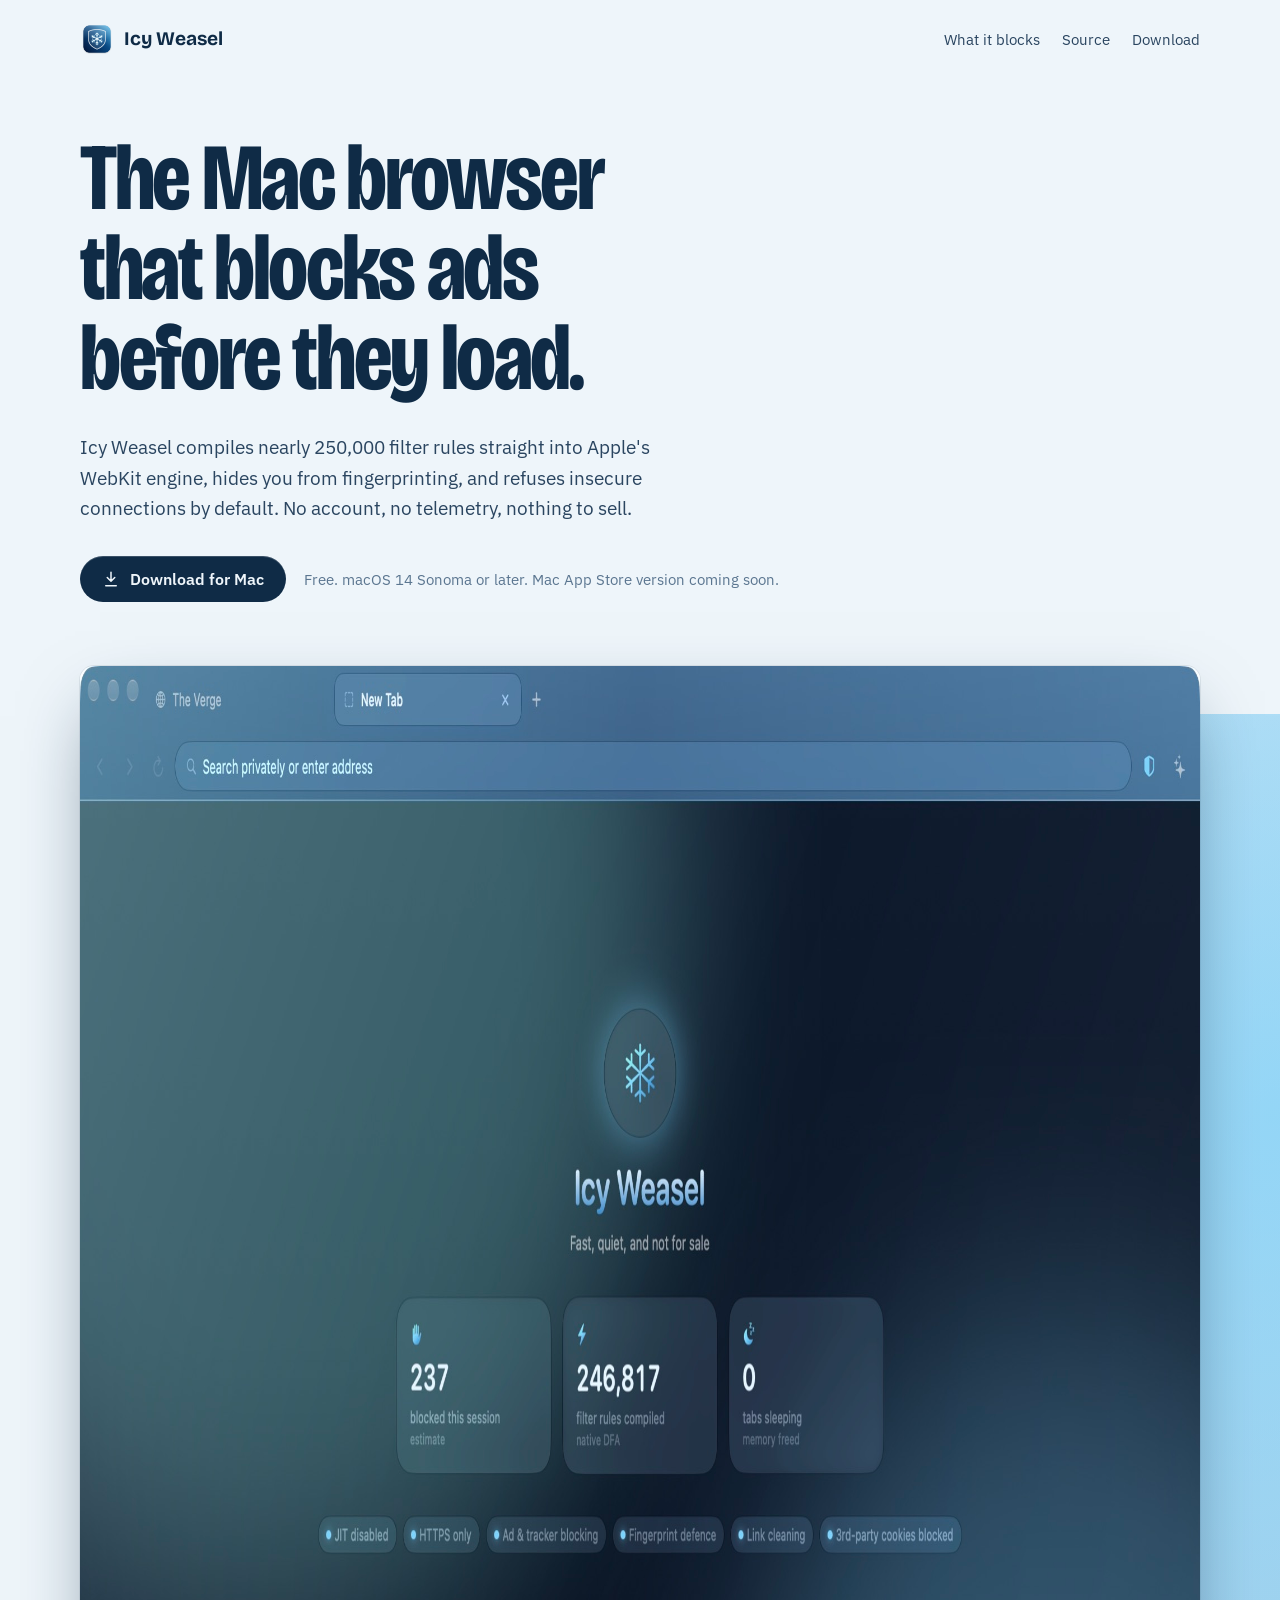
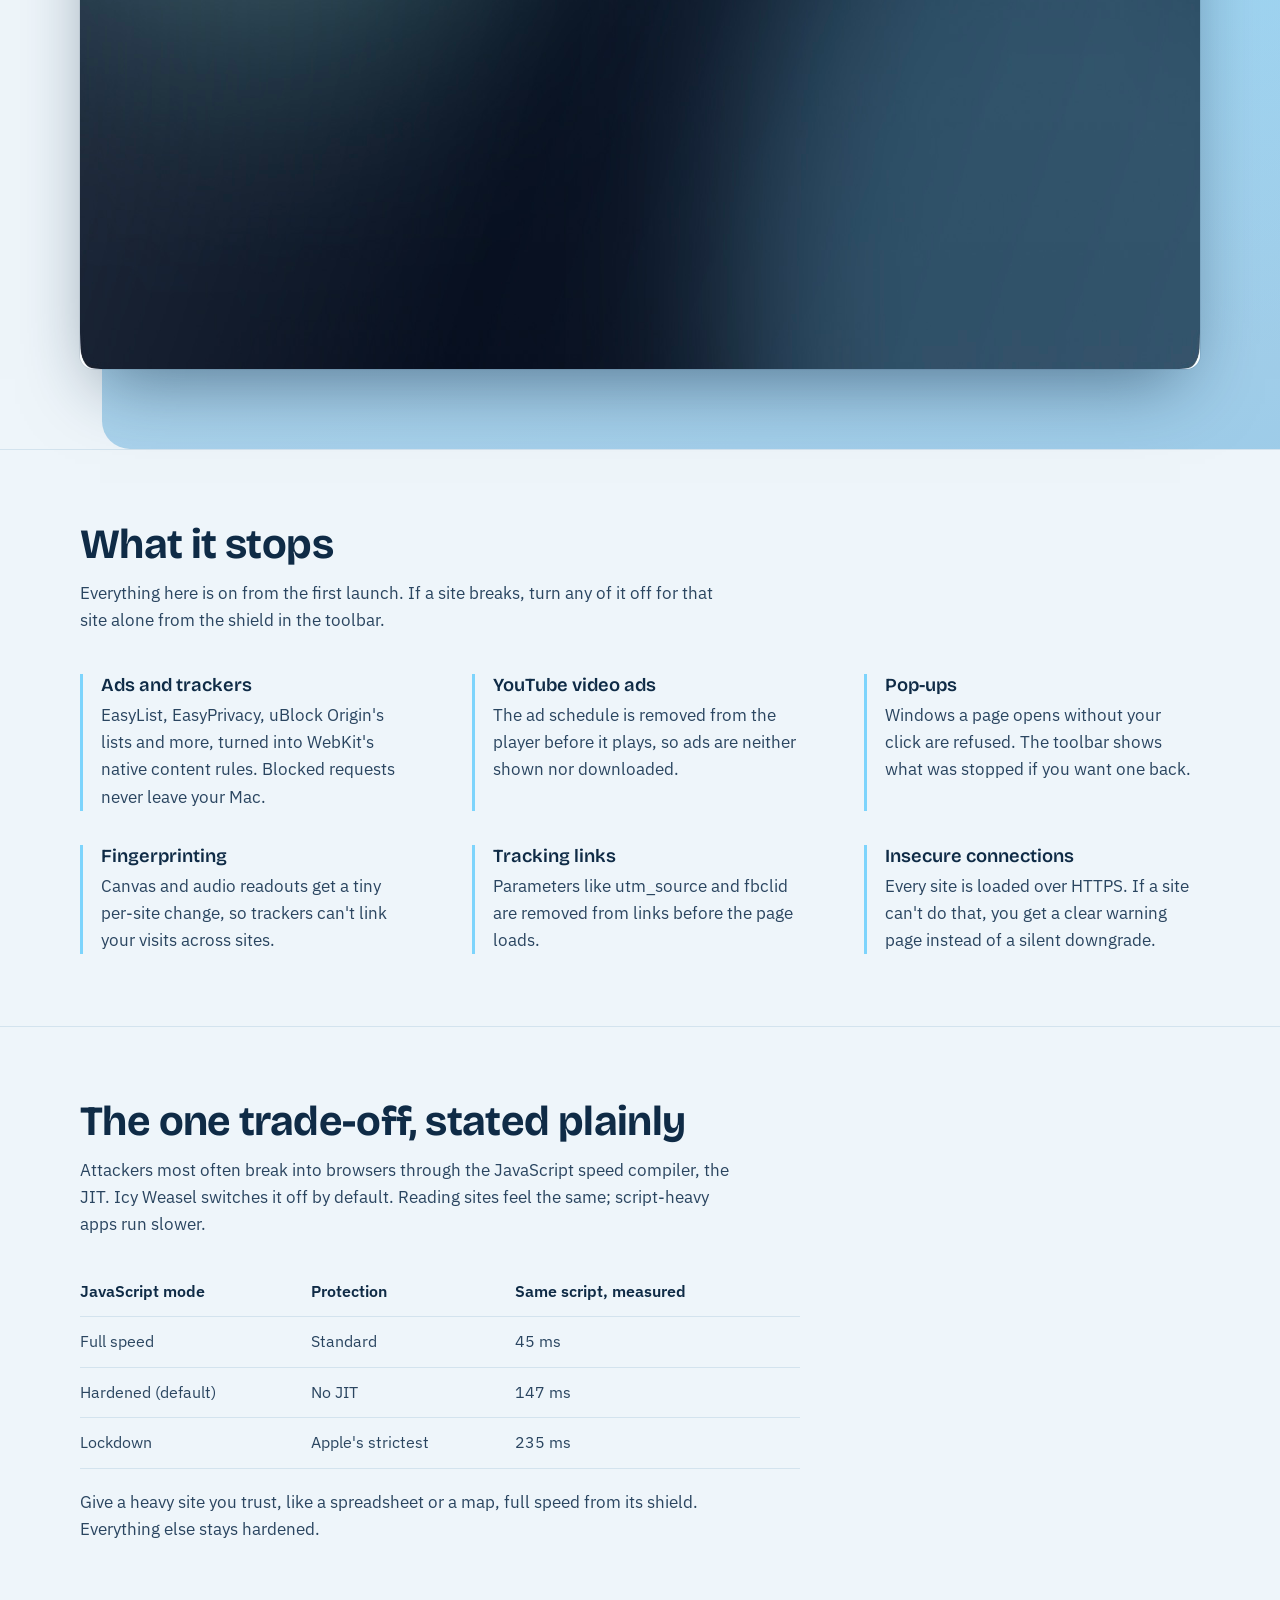
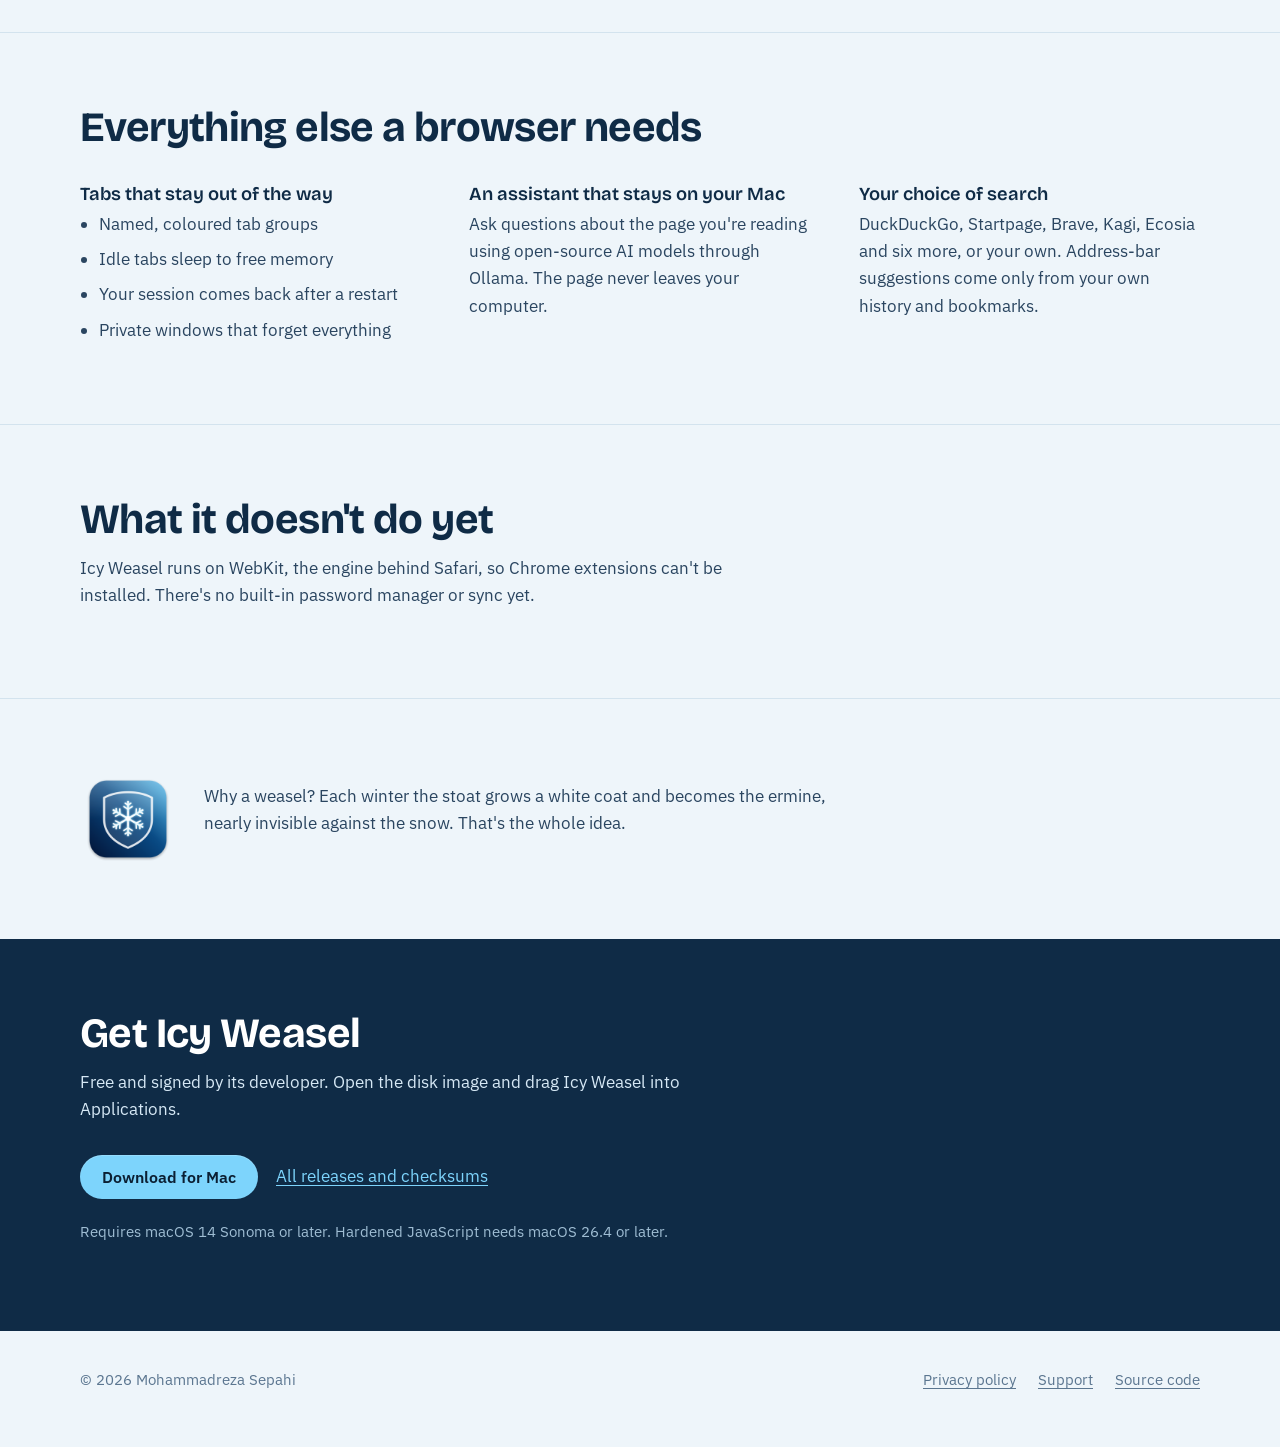
==== site/index.html @ 7d717ed3 "Icy Weasel 1.0 A private, ad-free Mac browser on WebKit: compiled filter lists, YouTube ad removal, " ====
<!doctype html>
<html lang="en">
<head>
  <meta charset="utf-8">
  <meta name="viewport" content="width=device-width, initial-scale=1">
  <title>Icy Weasel — a private, ad-free browser for Mac</title>
  <meta name="description" content="Icy Weasel is a Mac browser that blocks ads, trackers, pop-ups and fingerprinting before they load. Built on Apple's WebKit. No account, no telemetry.">
  <link rel="icon" href="assets/favicon-64.png">
  <link rel="apple-touch-icon" href="assets/icon-256.png">
  <meta property="og:title" content="Icy Weasel — a private, ad-free browser for Mac">
  <meta property="og:description" content="Blocks ads, trackers, pop-ups and fingerprinting before they load. No account, no telemetry.">
  <meta property="og:image" content="assets/screenshot-newtab.jpg">
  <link rel="preconnect" href="https://fonts.googleapis.com">
  <link rel="preconnect" href="https://fonts.gstatic.com" crossorigin>
  <link href="https://fonts.googleapis.com/css2?family=Bricolage+Grotesque:opsz,wdth,wght@12..96,75..100,600..700&family=IBM+Plex+Sans:wght@400;600&display=swap" rel="stylesheet">
  <link rel="stylesheet" href="style.css">
</head>
<body>
  <header class="site-header">
    <div class="wrap">
      <a class="brand" href="./"><img src="assets/icon-256.png" alt="" width="34" height="34">Icy Weasel</a>
      <nav class="site-nav" aria-label="Main">
        <a href="#stops">What it blocks</a>
        <a href="https://github.com/perseus-sepahi/icy-weasel">Source</a>
        <a href="#download">Download</a>
      </nav>
    </div>
  </header>

  <main>
    <div class="hero">
      <div class="wrap">
        <h1>The Mac browser that blocks ads before they load.</h1>
        <p class="lede">Icy Weasel compiles nearly 250,000 filter rules straight into Apple's WebKit engine, hides you from fingerprinting, and refuses insecure connections by default. No account, no telemetry, nothing to sell.</p>
        <div class="actions">
          <a class="button" href="https://github.com/perseus-sepahi/icy-weasel/releases/latest/download/IcyWeasel.dmg">
            <svg viewBox="0 0 24 24" fill="none" stroke="currentColor" stroke-width="2" stroke-linecap="round" stroke-linejoin="round" aria-hidden="true"><path d="M12 3v12m0 0-5-5m5 5 5-5M5 21h14"/></svg>
            Download for Mac
          </a>
          <span class="quiet">Free. macOS 14 Sonoma or later. Mac App Store version coming soon.</span>
        </div>
      </div>
      <div class="showcase">
        <div class="wrap">
          <img src="assets/screenshot-newtab.jpg" width="2000" height="1303"
               alt="Icy Weasel's new tab page: frosted blue window chrome, a snowflake emblem, and counters for blocked items and compiled filter rules.">
        </div>
      </div>
    </div>

    <section id="stops">
      <div class="wrap">
        <h2>What it stops</h2>
        <p class="measure">Everything here is on from the first launch. If a site breaks, turn any of it off for that site alone from the shield in the toolbar.</p>
        <dl class="stops">
          <div>
            <dt>Ads and trackers</dt>
            <dd>EasyList, EasyPrivacy, uBlock Origin's lists and more, turned into WebKit's native content rules. Blocked requests never leave your Mac.</dd>
          </div>
          <div>
            <dt>YouTube video ads</dt>
            <dd>The ad schedule is removed from the player before it plays, so ads are neither shown nor downloaded.</dd>
          </div>
          <div>
            <dt>Pop-ups</dt>
            <dd>Windows a page opens without your click are refused. The toolbar shows what was stopped if you want one back.</dd>
          </div>
          <div>
            <dt>Fingerprinting</dt>
            <dd>Canvas and audio readouts get a tiny per-site change, so trackers can't link your visits across sites.</dd>
          </div>
          <div>
            <dt>Tracking links</dt>
            <dd>Parameters like utm_source and fbclid are removed from links before the page loads.</dd>
          </div>
          <div>
            <dt>Insecure connections</dt>
            <dd>Every site is loaded over HTTPS. If a site can't do that, you get a clear warning page instead of a silent downgrade.</dd>
          </div>
        </dl>
      </div>
    </section>

    <section class="tradeoff">
      <div class="wrap">
        <h2>The one trade-off, stated plainly</h2>
        <p class="measure">Attackers most often break into browsers through the JavaScript speed compiler, the JIT. Icy Weasel switches it off by default. Reading sites feel the same; script-heavy apps run slower.</p>
        <table>
          <thead><tr><th scope="col">JavaScript mode</th><th scope="col">Protection</th><th scope="col">Same script, measured</th></tr></thead>
          <tbody>
            <tr><td>Full speed</td><td>Standard</td><td>45 ms</td></tr>
            <tr><td>Hardened (default)</td><td>No JIT</td><td>147 ms</td></tr>
            <tr><td>Lockdown</td><td>Apple's strictest</td><td>235 ms</td></tr>
          </tbody>
        </table>
        <p class="measure">Give a heavy site you trust, like a spreadsheet or a map, full speed from its shield. Everything else stays hardened.</p>
      </div>
    </section>

    <section>
      <div class="wrap">
        <h2>Everything else a browser needs</h2>
        <div class="columns">
          <div>
            <h3>Tabs that stay out of the way</h3>
            <ul>
              <li>Named, coloured tab groups</li>
              <li>Idle tabs sleep to free memory</li>
              <li>Your session comes back after a restart</li>
              <li>Private windows that forget everything</li>
            </ul>
          </div>
          <div>
            <h3>An assistant that stays on your Mac</h3>
            <p>Ask questions about the page you're reading using open-source AI models through Ollama. The page never leaves your computer.</p>
          </div>
          <div>
            <h3>Your choice of search</h3>
            <p>DuckDuckGo, Startpage, Brave, Kagi, Ecosia and six more, or your own. Address-bar suggestions come only from your own history and bookmarks.</p>
          </div>
        </div>
      </div>
    </section>

    <section>
      <div class="wrap">
        <h2>What it doesn't do yet</h2>
        <p class="measure">Icy Weasel runs on WebKit, the engine behind Safari, so Chrome extensions can't be installed. There's no built-in password manager or sync yet.</p>
      </div>
    </section>

    <section>
      <div class="wrap ermine">
        <img src="assets/icon-256.png" alt="" width="96" height="96">
        <p class="measure">Why a weasel? Each winter the stoat grows a white coat and becomes the ermine, nearly invisible against the snow. That's the whole idea.</p>
      </div>
    </section>

    <section class="download" id="download">
      <div class="wrap">
        <h2>Get Icy Weasel</h2>
        <p class="measure">Free and signed by its developer. Open the disk image and drag Icy Weasel into Applications.</p>
        <div class="actions">
          <a class="button" href="https://github.com/perseus-sepahi/icy-weasel/releases/latest/download/IcyWeasel.dmg">Download for Mac</a>
          <a href="https://github.com/perseus-sepahi/icy-weasel/releases">All releases and checksums</a>
        </div>
        <p class="quiet" style="margin-top:20px">Requires macOS 14 Sonoma or later. Hardened JavaScript needs macOS 26.4 or later.</p>
      </div>
    </section>
  </main>

  <footer class="site-footer">
    <div class="wrap">
      <span>© 2026 Mohammadreza Sepahi</span>
      <nav aria-label="Footer">
        <a href="privacy.html">Privacy policy</a>
        <a href="support.html">Support</a>
        <a href="https://github.com/perseus-sepahi/icy-weasel">Source code</a>
      </nav>
    </div>
  </footer>
</body>
</html>
---- site/style.css ----
/* Icy Weasel — the app's own palette: glacier navy, ice, aurora on frost. */
:root {
  --frost: #eef5fa;
  --snow: #ffffff;
  --glacier: #0f2b46;
  --ink: #2a4560;
  --muted: #5b7690;
  --ice: #7dd4fc;
  --deep-ice: #1f6fae;
  --aurora: #8cf2e6;
  --rule: #d3e3ee;
  --display: "Bricolage Grotesque", "Avenir Next", system-ui, sans-serif;
  --body: "IBM Plex Sans", -apple-system, system-ui, sans-serif;
  color-scheme: light;
}

@media (prefers-color-scheme: dark) {
  :root {
    --frost: #0b1f33;
    --snow: #10283f;
    --glacier: #e6f3fb;
    --ink: #c3d7e6;
    --muted: #8ca8bf;
    --deep-ice: #7dd4fc;
    --rule: #1d3a55;
    color-scheme: dark;
  }
}

* { box-sizing: border-box; }

html { -webkit-text-size-adjust: 100%; }

body {
  margin: 0;
  background: var(--frost);
  color: var(--ink);
  font: 400 1.0625rem/1.6 var(--body);
}

img { max-width: 100%; display: block; }

a { color: var(--deep-ice); text-underline-offset: 0.18em; }
a:hover { text-decoration-thickness: 2px; }

:focus-visible { outline: 3px solid var(--ice); outline-offset: 3px; border-radius: 4px; }

.wrap { width: min(1120px, 100% - 32px); margin-inline: auto; }
.measure { max-width: 66ch; }

/* Header */
.site-header { padding: 22px 0; }
.site-header .wrap { display: flex; align-items: center; justify-content: space-between; gap: 16px; }
.brand { display: flex; align-items: center; gap: 10px; color: var(--glacier); text-decoration: none;
  font: 700 1.2rem/1 var(--display); }
.brand img { width: 34px; height: 34px; }
.site-nav { display: flex; gap: 22px; font-size: 0.95rem; }
.site-nav a { color: var(--ink); text-decoration: none; }
.site-nav a:hover { color: var(--deep-ice); }

/* Hero: the one loud thing. A huge, tight headline over the real app. */
.hero { padding: 56px 0 0; }
.hero h1 {
  margin: 0;
  color: var(--glacier);
  font: 700 clamp(2.6rem, 7.4vw, 6rem)/0.95 var(--display);
  font-stretch: 80%;
  letter-spacing: -0.025em;
  max-width: 14ch;
}
.hero .lede { margin: 28px 0 0; font-size: 1.2rem; max-width: 56ch; }

.actions { display: flex; flex-wrap: wrap; align-items: center; gap: 14px 18px; margin-top: 32px; }
.button {
  display: inline-flex; align-items: center; gap: 10px;
  padding: 14px 22px; border-radius: 999px;
  background: var(--glacier); color: var(--frost);
  font: 600 1rem/1 var(--body); text-decoration: none;
  box-shadow: inset 0 1px 0 rgba(255, 255, 255, 0.18);
}
.button:hover { background: var(--deep-ice); color: var(--snow); text-decoration: none; }
@media (prefers-color-scheme: dark) { .button:hover { color: #0b1f33; } }
.button svg { width: 18px; height: 18px; }
.quiet { color: var(--muted); font-size: 0.95rem; }

/* The screenshot sits on a pane of frosted ice that runs off the right edge. */
.showcase { position: relative; margin-top: 64px; padding: 0 0 80px; }
.showcase::before {
  content: ""; position: absolute; inset: 48px -10vw 0 8%;
  border-radius: 28px 0 0 28px;
  background:
    radial-gradient(60% 80% at 20% 10%, rgba(140, 242, 230, 0.55), transparent 70%),
    radial-gradient(70% 90% at 90% 30%, rgba(125, 212, 252, 0.6), transparent 70%),
    linear-gradient(160deg, #cfe8f7, #9ccbe8);
}
@media (prefers-color-scheme: dark) {
  .showcase::before {
    background:
      radial-gradient(60% 80% at 20% 10%, rgba(140, 242, 230, 0.18), transparent 70%),
      radial-gradient(70% 90% at 90% 30%, rgba(125, 212, 252, 0.22), transparent 70%),
      linear-gradient(160deg, #15385a, #0d2a45);
  }
}
.showcase img {
  position: relative; border-radius: 14px;
  box-shadow: 0 30px 70px -20px rgba(15, 43, 70, 0.55), 0 0 0 1px rgba(15, 43, 70, 0.08);
}

/* Sections */
section { padding: 72px 0; border-top: 1px solid var(--rule); }
h2 { margin: 0 0 12px; color: var(--glacier); font: 700 clamp(1.8rem, 3.6vw, 2.6rem)/1.1 var(--display);
  letter-spacing: -0.015em; }
h3 { margin: 0 0 4px; color: var(--glacier); font: 600 1.15rem/1.3 var(--display); }
p { margin: 0 0 1em; }

/* What it stops: a two-column definition list, not a card grid. */
.stops { display: grid; grid-template-columns: repeat(auto-fit, minmax(300px, 1fr)); gap: 34px 56px; margin: 40px 0 0; }
.stops div { padding-left: 18px; border-left: 3px solid var(--ice); }
.stops dt { color: var(--glacier); font: 600 1.15rem/1.3 var(--display); margin-bottom: 4px; }
.stops dd { margin: 0; }

/* The trade-off: the honest part, set as a plain table. */
.tradeoff table { width: 100%; max-width: 720px; border-collapse: collapse; margin: 28px 0 20px; font-size: 1rem; }
.tradeoff th, .tradeoff td { text-align: left; padding: 12px 14px 12px 0; border-bottom: 1px solid var(--rule); }
.tradeoff th { color: var(--glacier); font-weight: 600; }
.tradeoff td:last-child { font-variant-numeric: tabular-nums; }

.columns { display: grid; grid-template-columns: repeat(auto-fit, minmax(260px, 1fr)); gap: 28px 48px; margin-top: 32px; }
.columns ul { margin: 0; padding-left: 1.1em; }
.columns li { margin-bottom: 8px; }

/* Ermine note */
.ermine { display: grid; grid-template-columns: 96px 1fr; gap: 28px; align-items: center; }
.ermine img { width: 96px; height: 96px; }
@media (max-width: 560px) { .ermine { grid-template-columns: 1fr; } }

/* Download band */
.download { background: var(--glacier); color: #d6e8f5; border-top: 0; }
.download h2 { color: var(--snow); }
@media (prefers-color-scheme: dark) { .download { background: #071626; } .download h2 { color: #e6f3fb; } }
.download .button { background: var(--ice); color: #0b1f33; }
.download .button:hover { background: var(--aurora); color: #0b1f33; }
.download a:not(.button) { color: var(--ice); }
.download .quiet { color: #9fbdd3; }

/* Footer */
.site-footer { padding: 36px 0 56px; font-size: 0.95rem; color: var(--muted); }
.site-footer .wrap { display: flex; flex-wrap: wrap; justify-content: space-between; gap: 16px; }
.site-footer nav { display: flex; flex-wrap: wrap; gap: 22px; }
.site-footer a { color: var(--muted); }

/* Policy pages */
.doc { padding: 40px 0 80px; }
.doc h1 { color: var(--glacier); font: 700 clamp(2.2rem, 5vw, 3.4rem)/1.05 var(--display); margin: 0 0 8px; letter-spacing: -0.02em; }
.doc h2 { font-size: 1.5rem; margin-top: 40px; }
.doc .updated { color: var(--muted); margin-bottom: 32px; }

@media (max-width: 640px) {
  .site-nav { gap: 14px; font-size: 0.9rem; }
  .hero { padding-top: 28px; }
  section { padding: 56px 0; }
  .showcase { margin-top: 44px; padding-bottom: 56px; }
  .showcase::before { inset: 28px -16px 0 12%; }
}

@media (prefers-reduced-motion: no-preference) {
  .showcase img { animation: settle 900ms cubic-bezier(.2, .7, .2, 1) both 150ms; }
  @keyframes settle { from { opacity: 0; transform: translateY(18px); } to { opacity: 1; transform: none; } }
}
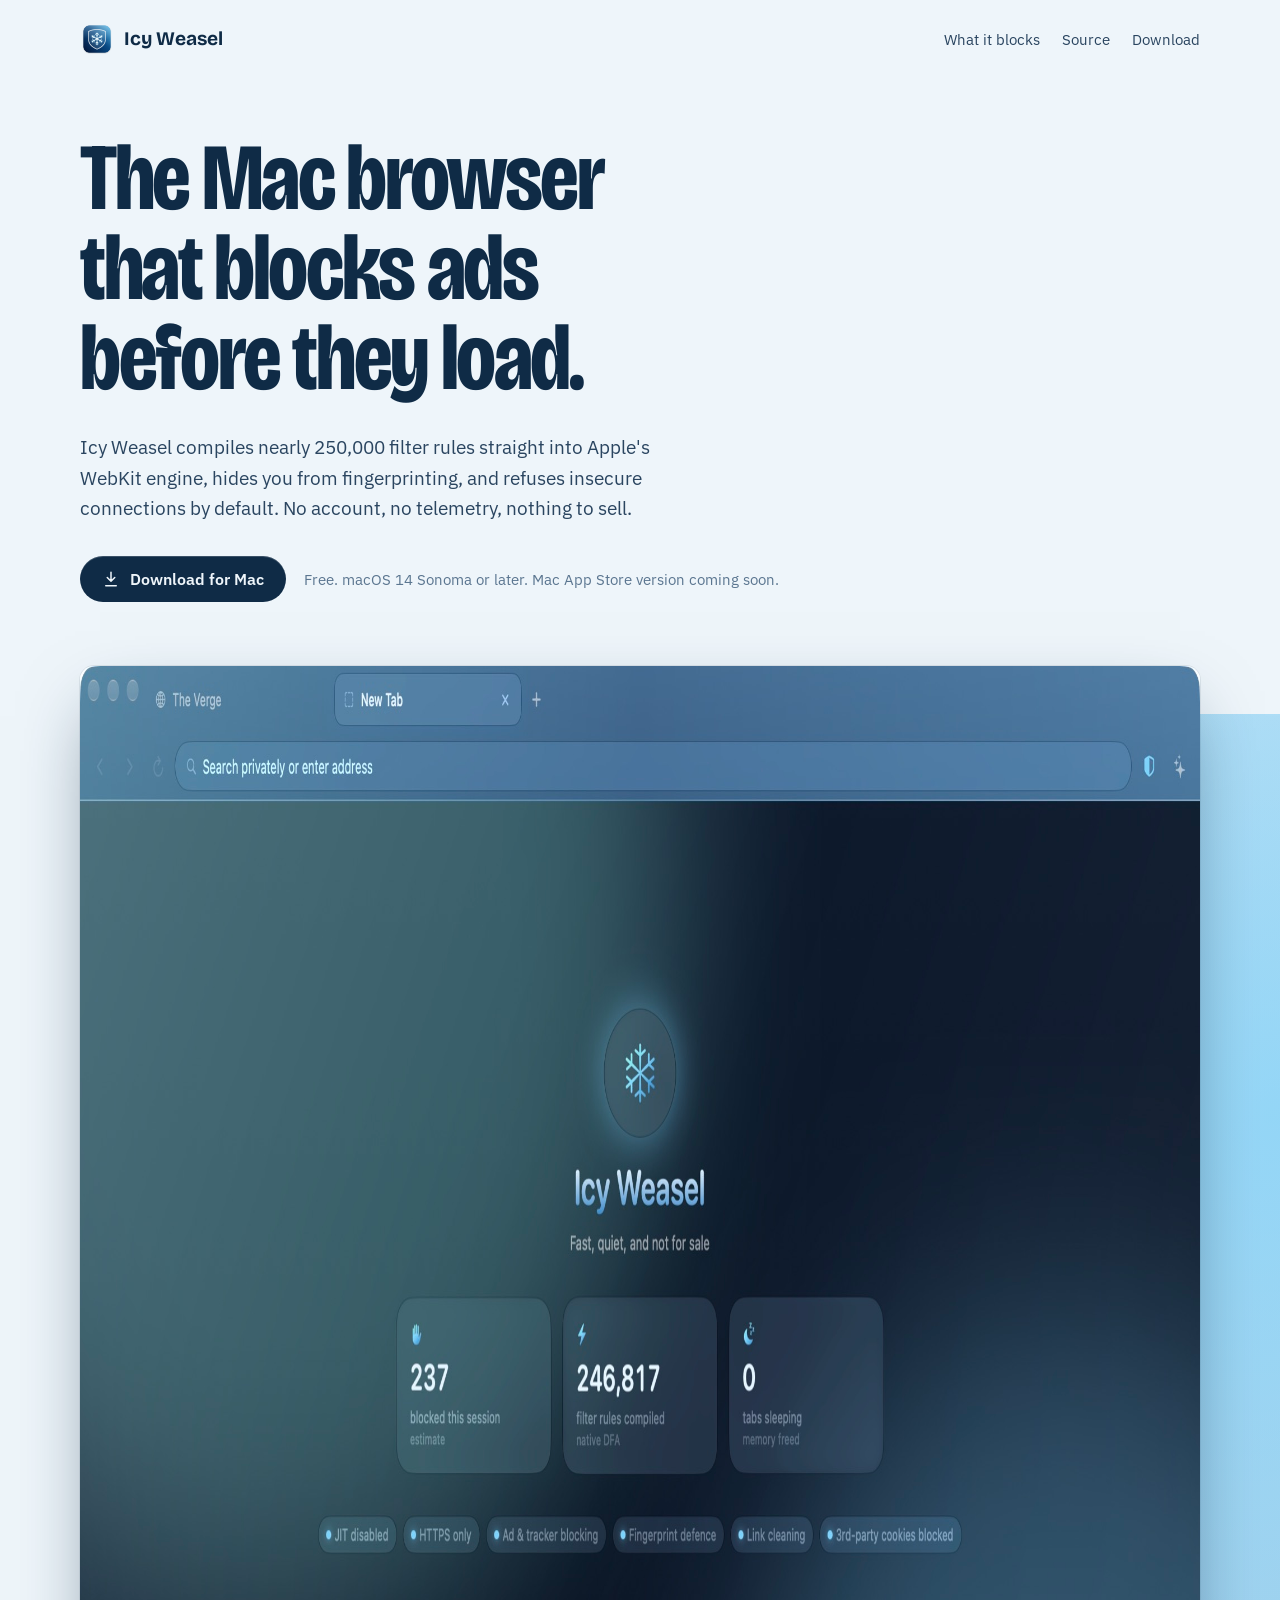
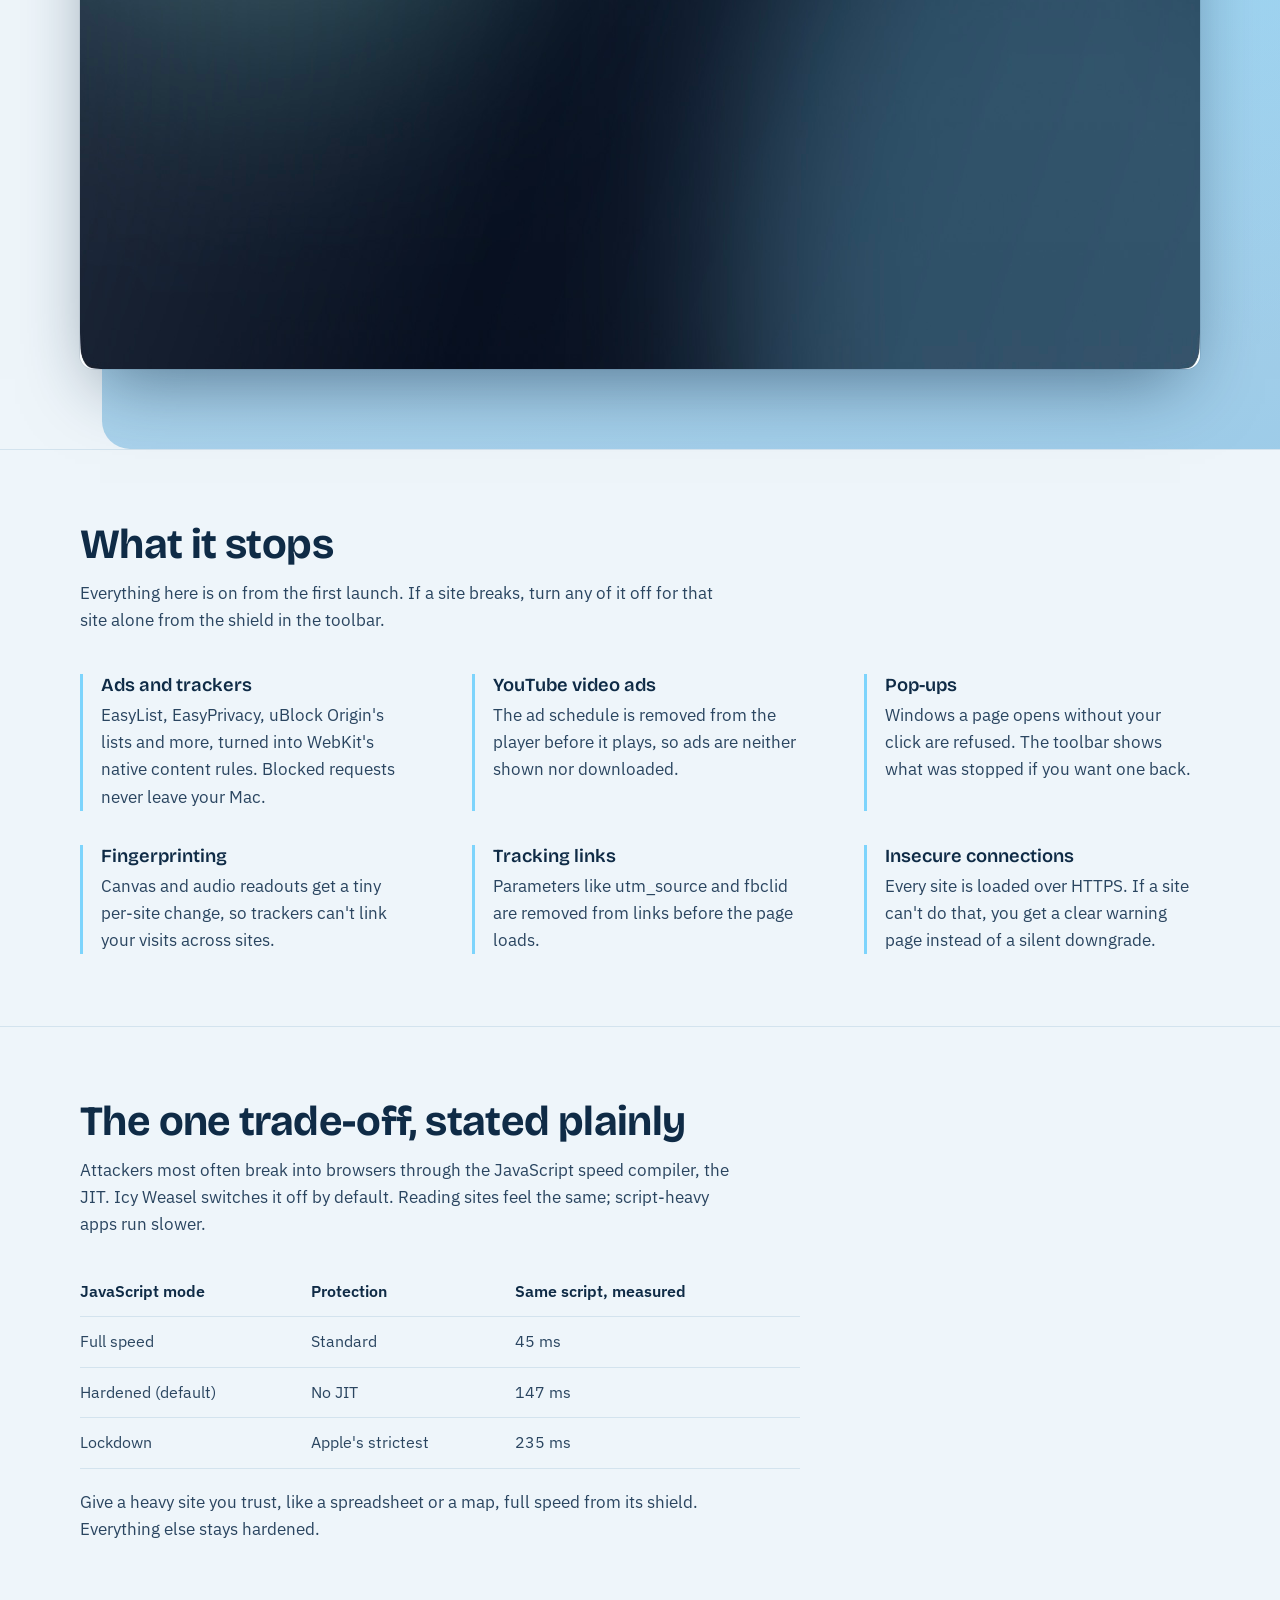
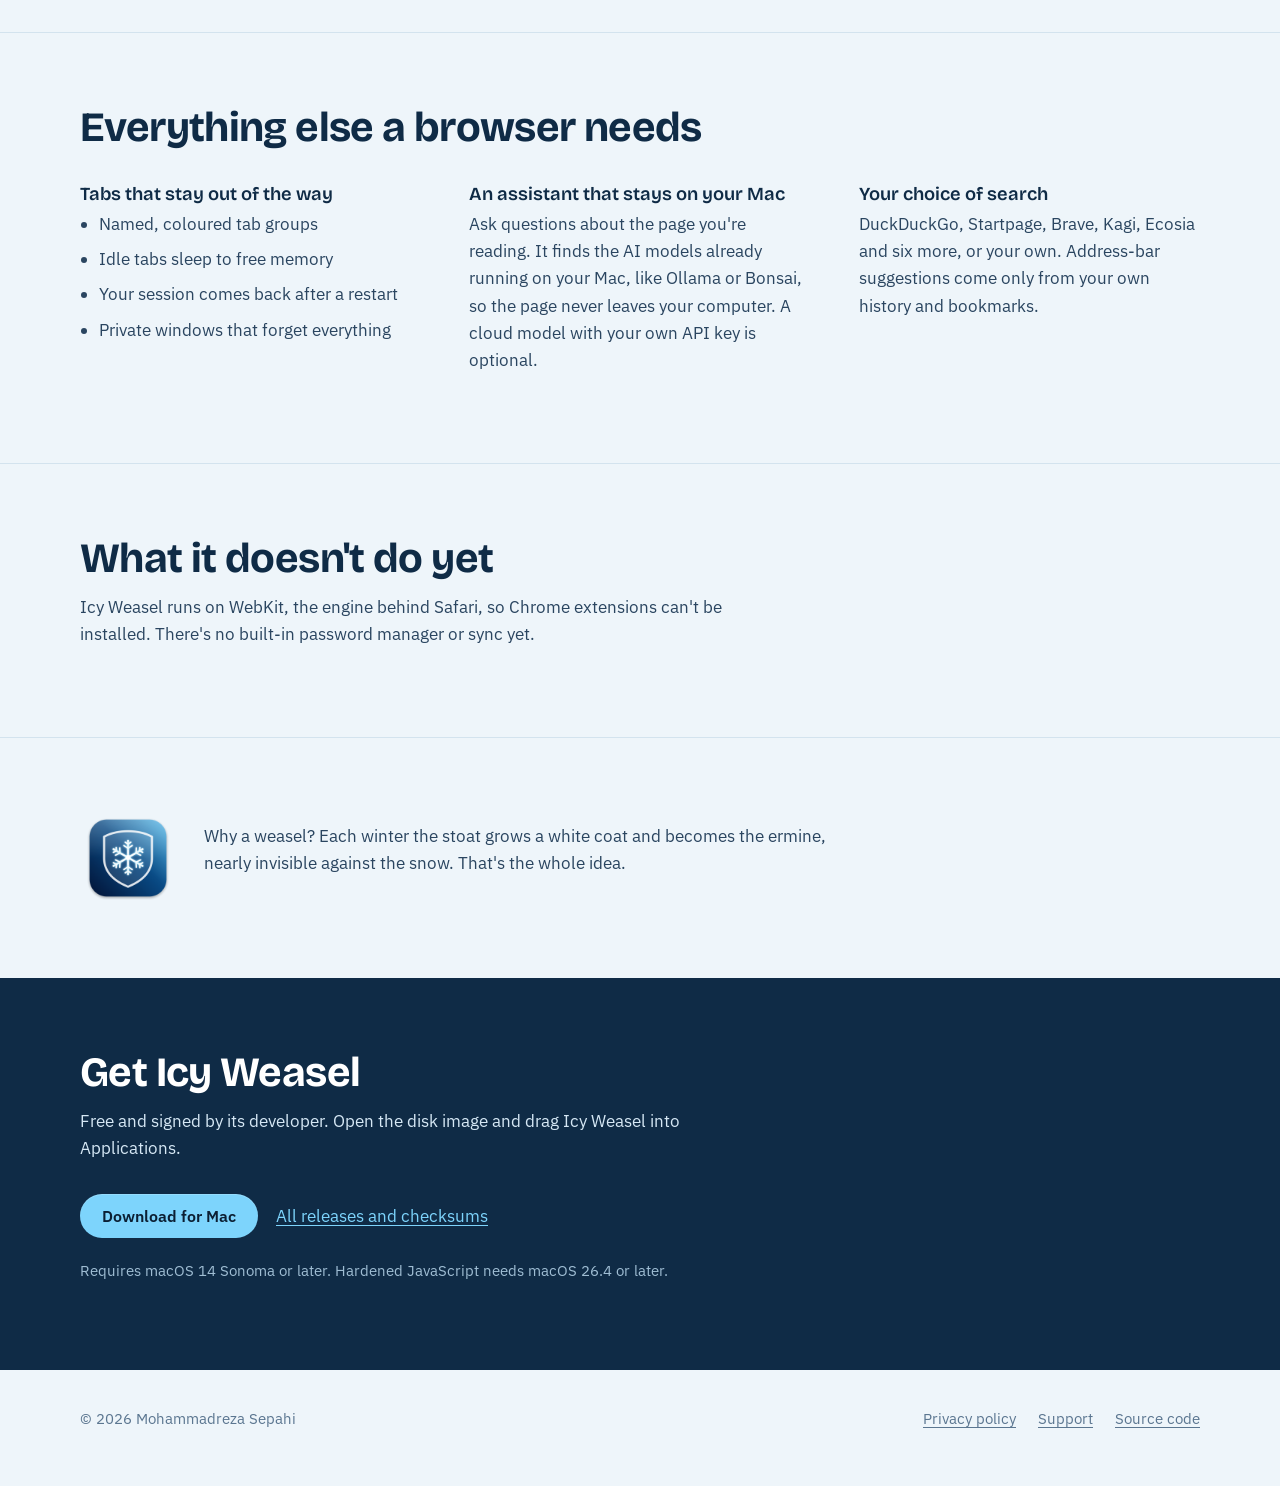
==== commit 82831f03: "AI assistant: detect any local model server, add cloud providers with your own key - Finds model ser" ====
--- a/site/index.html
+++ b/site/index.html
@@ -112,7 +112,7 @@
           </div>
           <div>
             <h3>An assistant that stays on your Mac</h3>
-            <p>Ask questions about the page you're reading using open-source AI models through Ollama. The page never leaves your computer.</p>
+            <p>Ask questions about the page you're reading. It finds the AI models already running on your Mac, like Ollama or Bonsai, so the page never leaves your computer. A cloud model with your own API key is optional.</p>
           </div>
           <div>
             <h3>Your choice of search</h3>
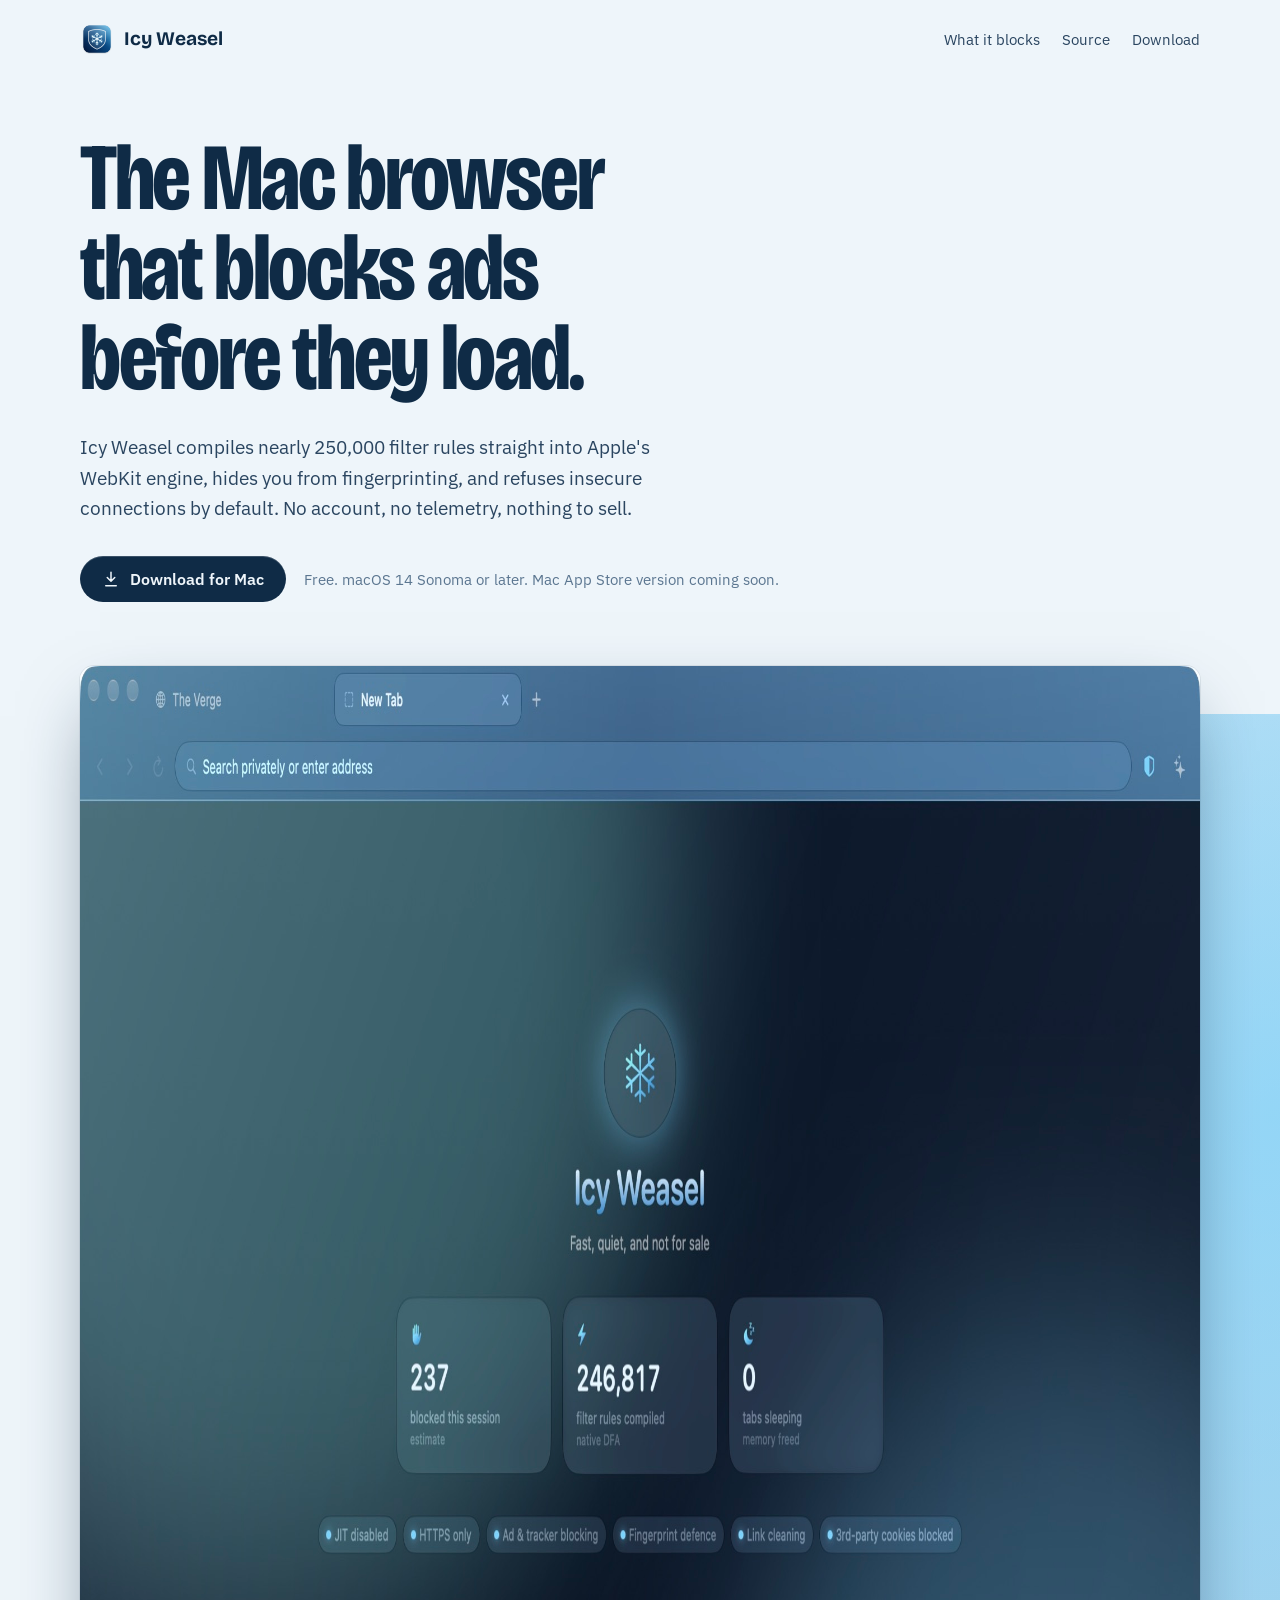
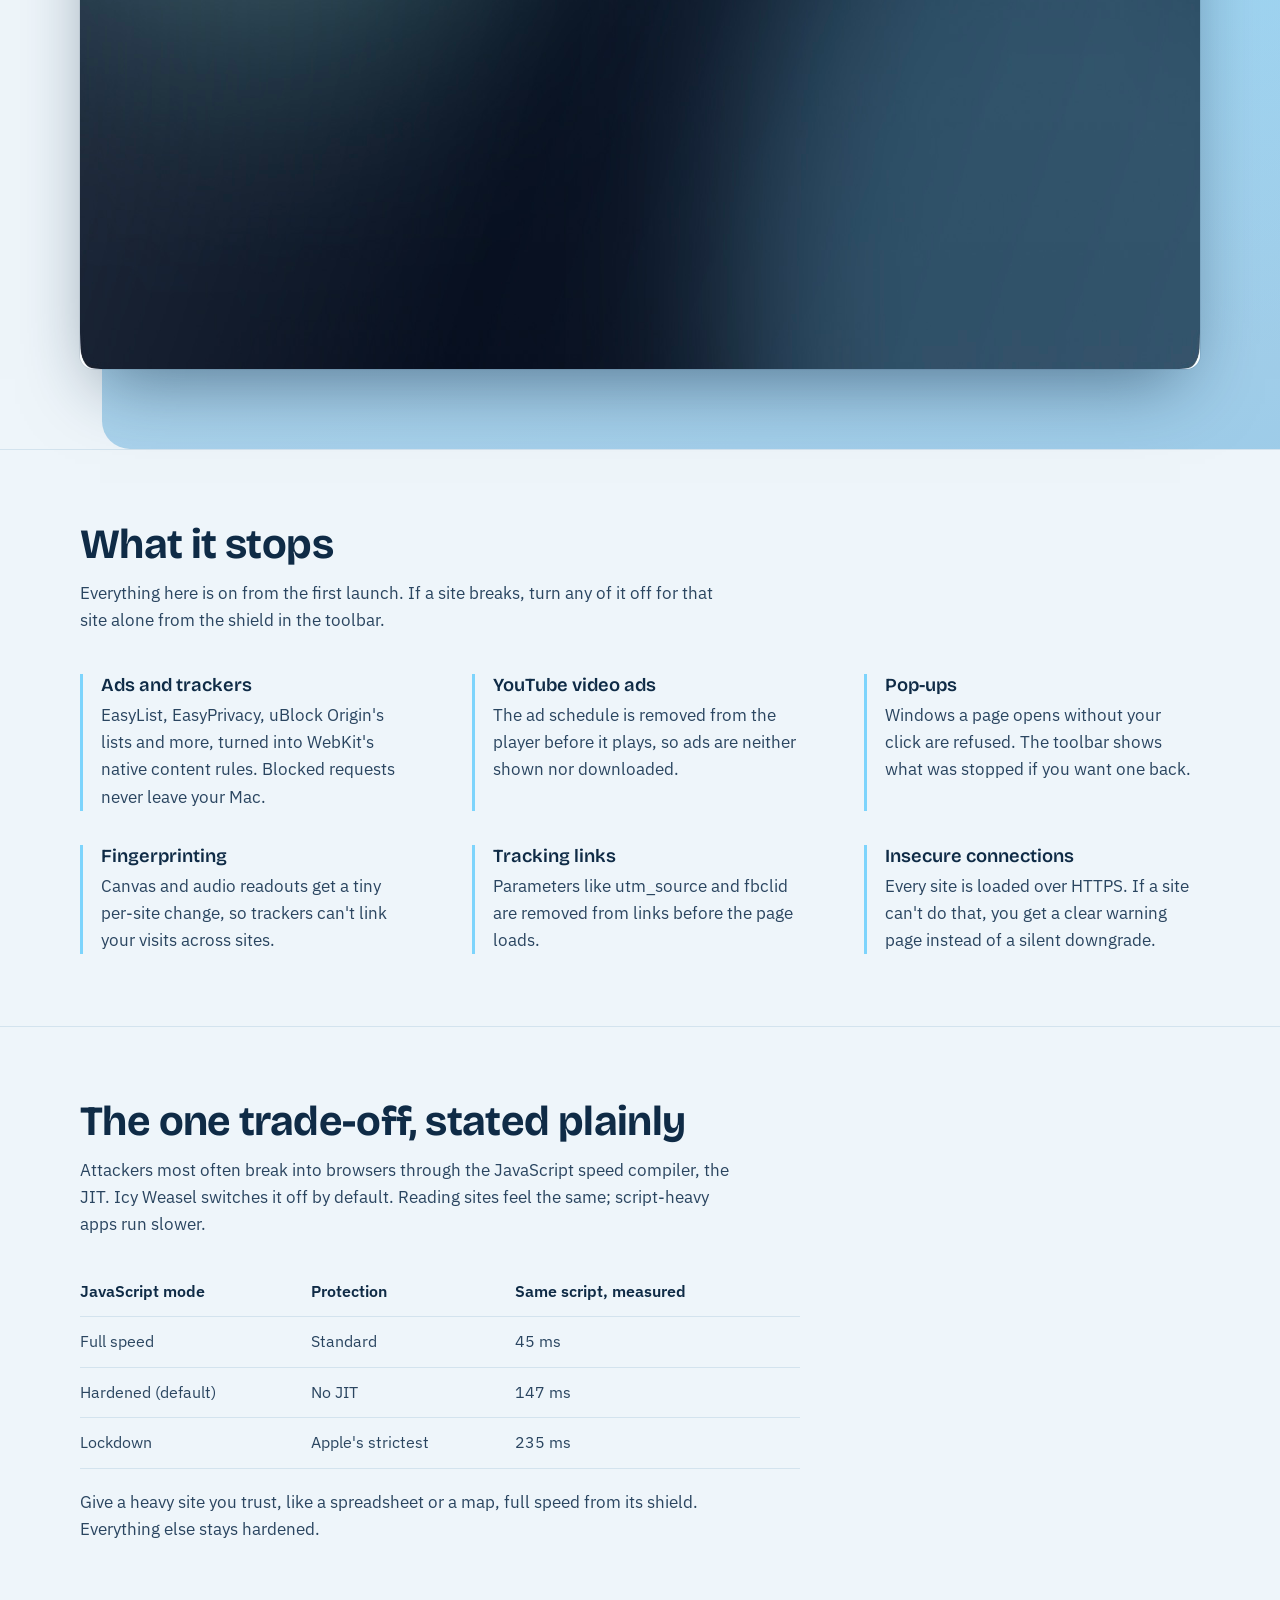
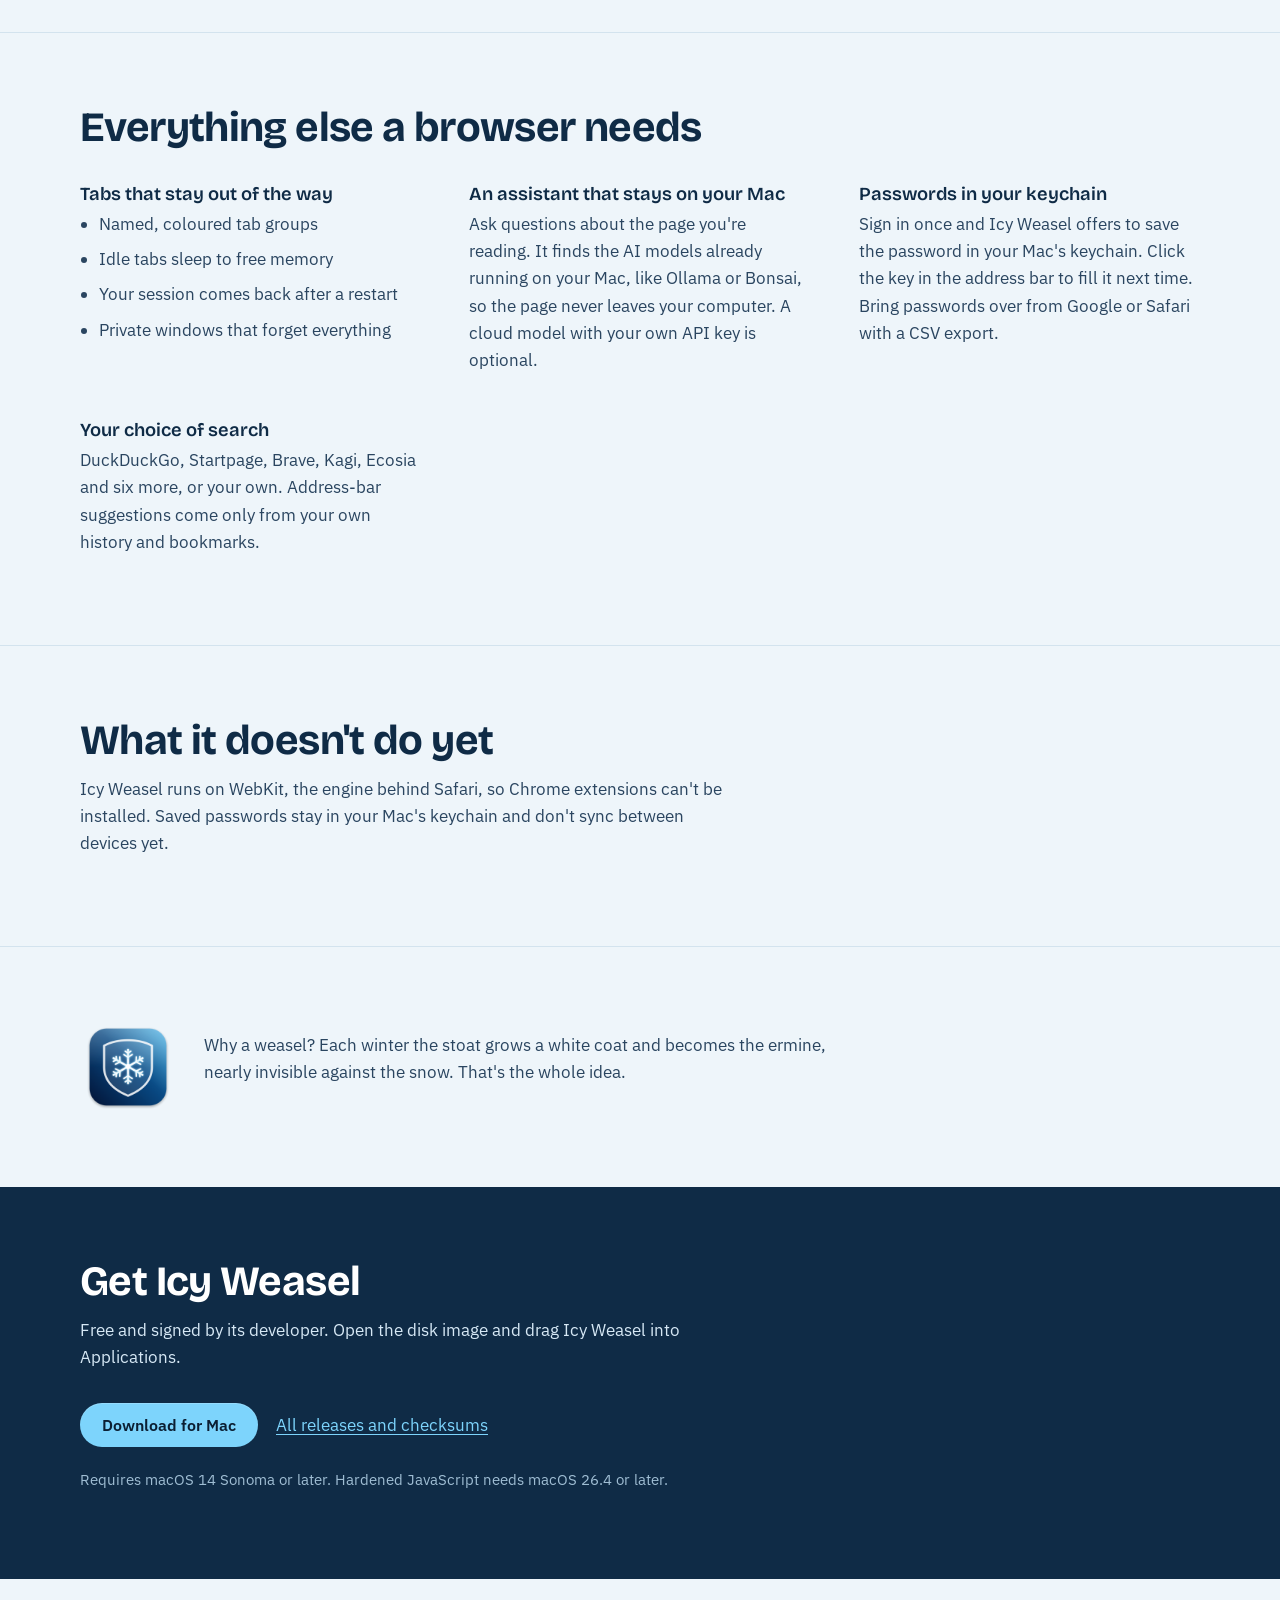
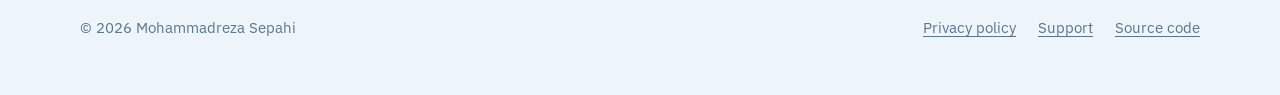
==== commit 7cea301a: "Passwords in the keychain; start Bonsai from the browser; open models in the cloud - Password saving" ====
--- a/site/index.html
+++ b/site/index.html
@@ -115,6 +115,10 @@
             <p>Ask questions about the page you're reading. It finds the AI models already running on your Mac, like Ollama or Bonsai, so the page never leaves your computer. A cloud model with your own API key is optional.</p>
           </div>
           <div>
+            <h3>Passwords in your keychain</h3>
+            <p>Sign in once and Icy Weasel offers to save the password in your Mac's keychain. Click the key in the address bar to fill it next time. Bring passwords over from Google or Safari with a CSV export.</p>
+          </div>
+          <div>
             <h3>Your choice of search</h3>
             <p>DuckDuckGo, Startpage, Brave, Kagi, Ecosia and six more, or your own. Address-bar suggestions come only from your own history and bookmarks.</p>
           </div>
@@ -125,7 +129,7 @@
     <section>
       <div class="wrap">
         <h2>What it doesn't do yet</h2>
-        <p class="measure">Icy Weasel runs on WebKit, the engine behind Safari, so Chrome extensions can't be installed. There's no built-in password manager or sync yet.</p>
+        <p class="measure">Icy Weasel runs on WebKit, the engine behind Safari, so Chrome extensions can't be installed. Saved passwords stay in your Mac's keychain and don't sync between devices yet.</p>
       </div>
     </section>
 
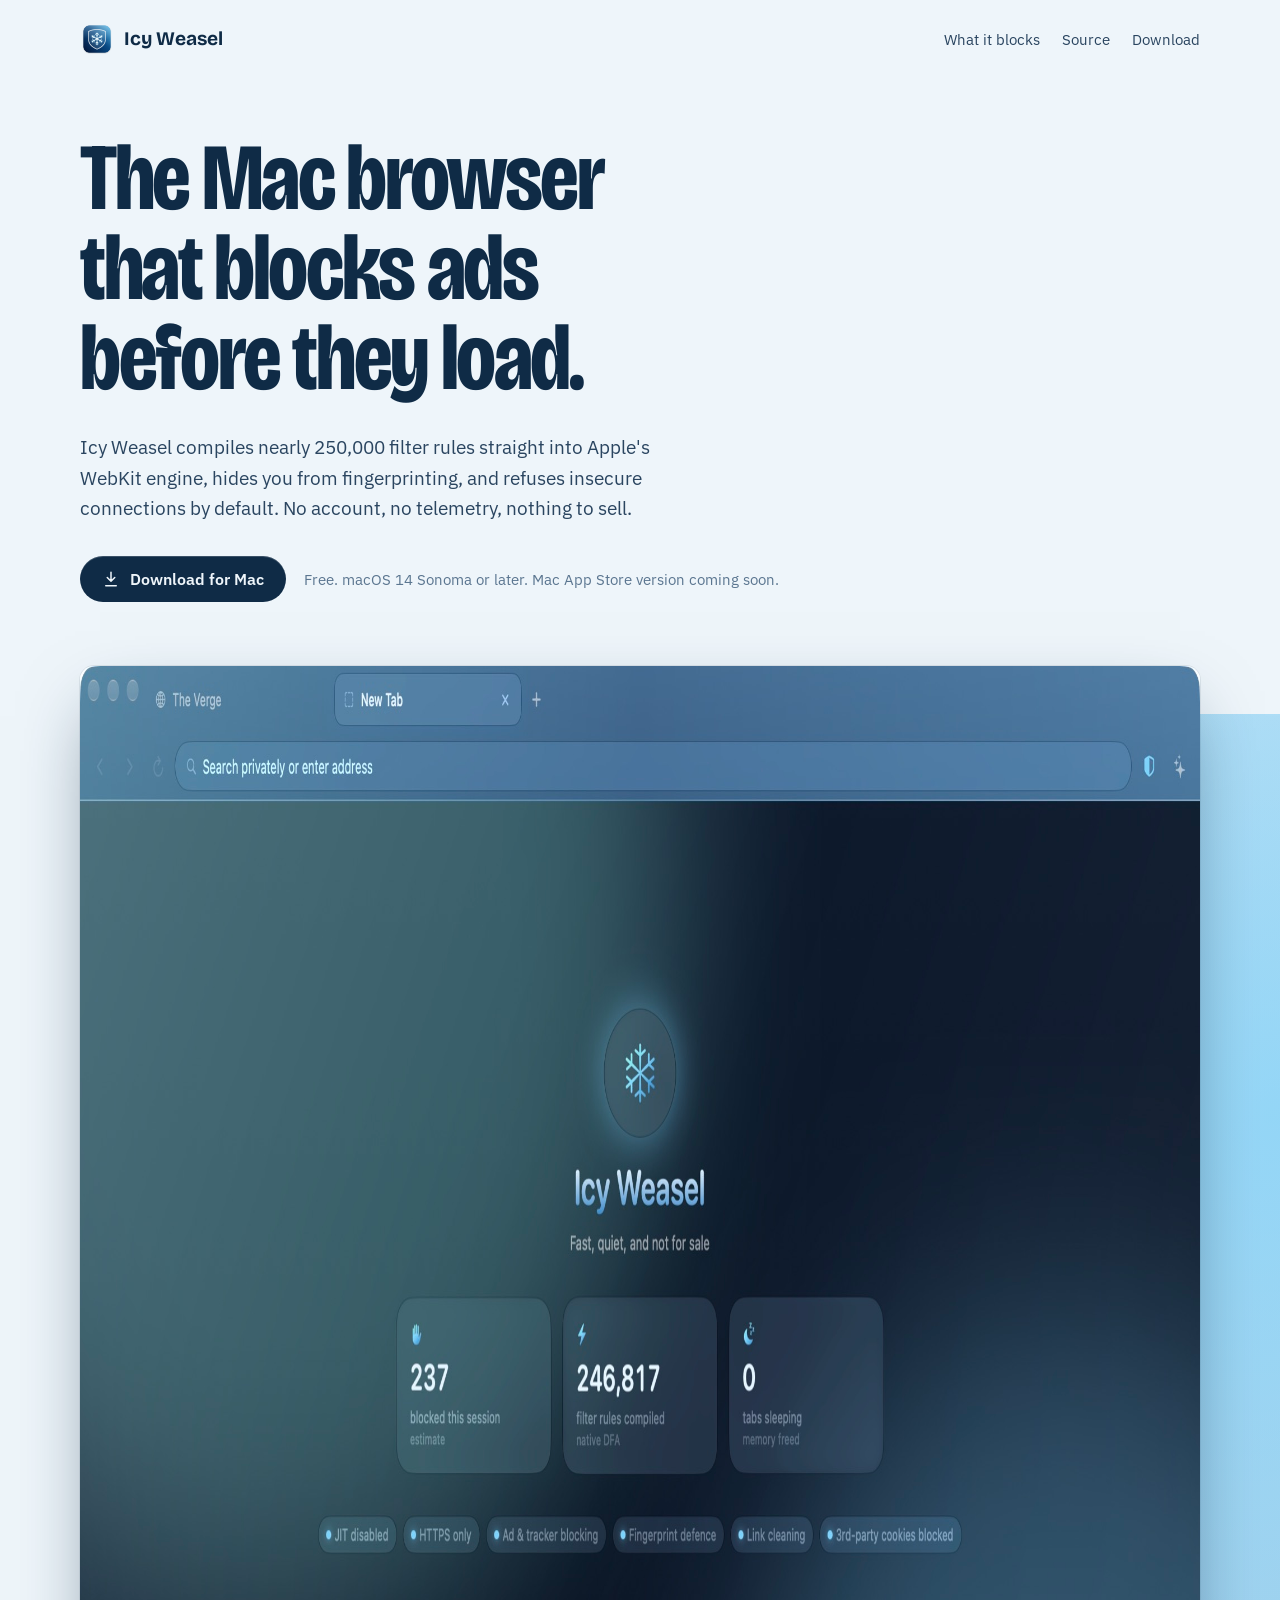
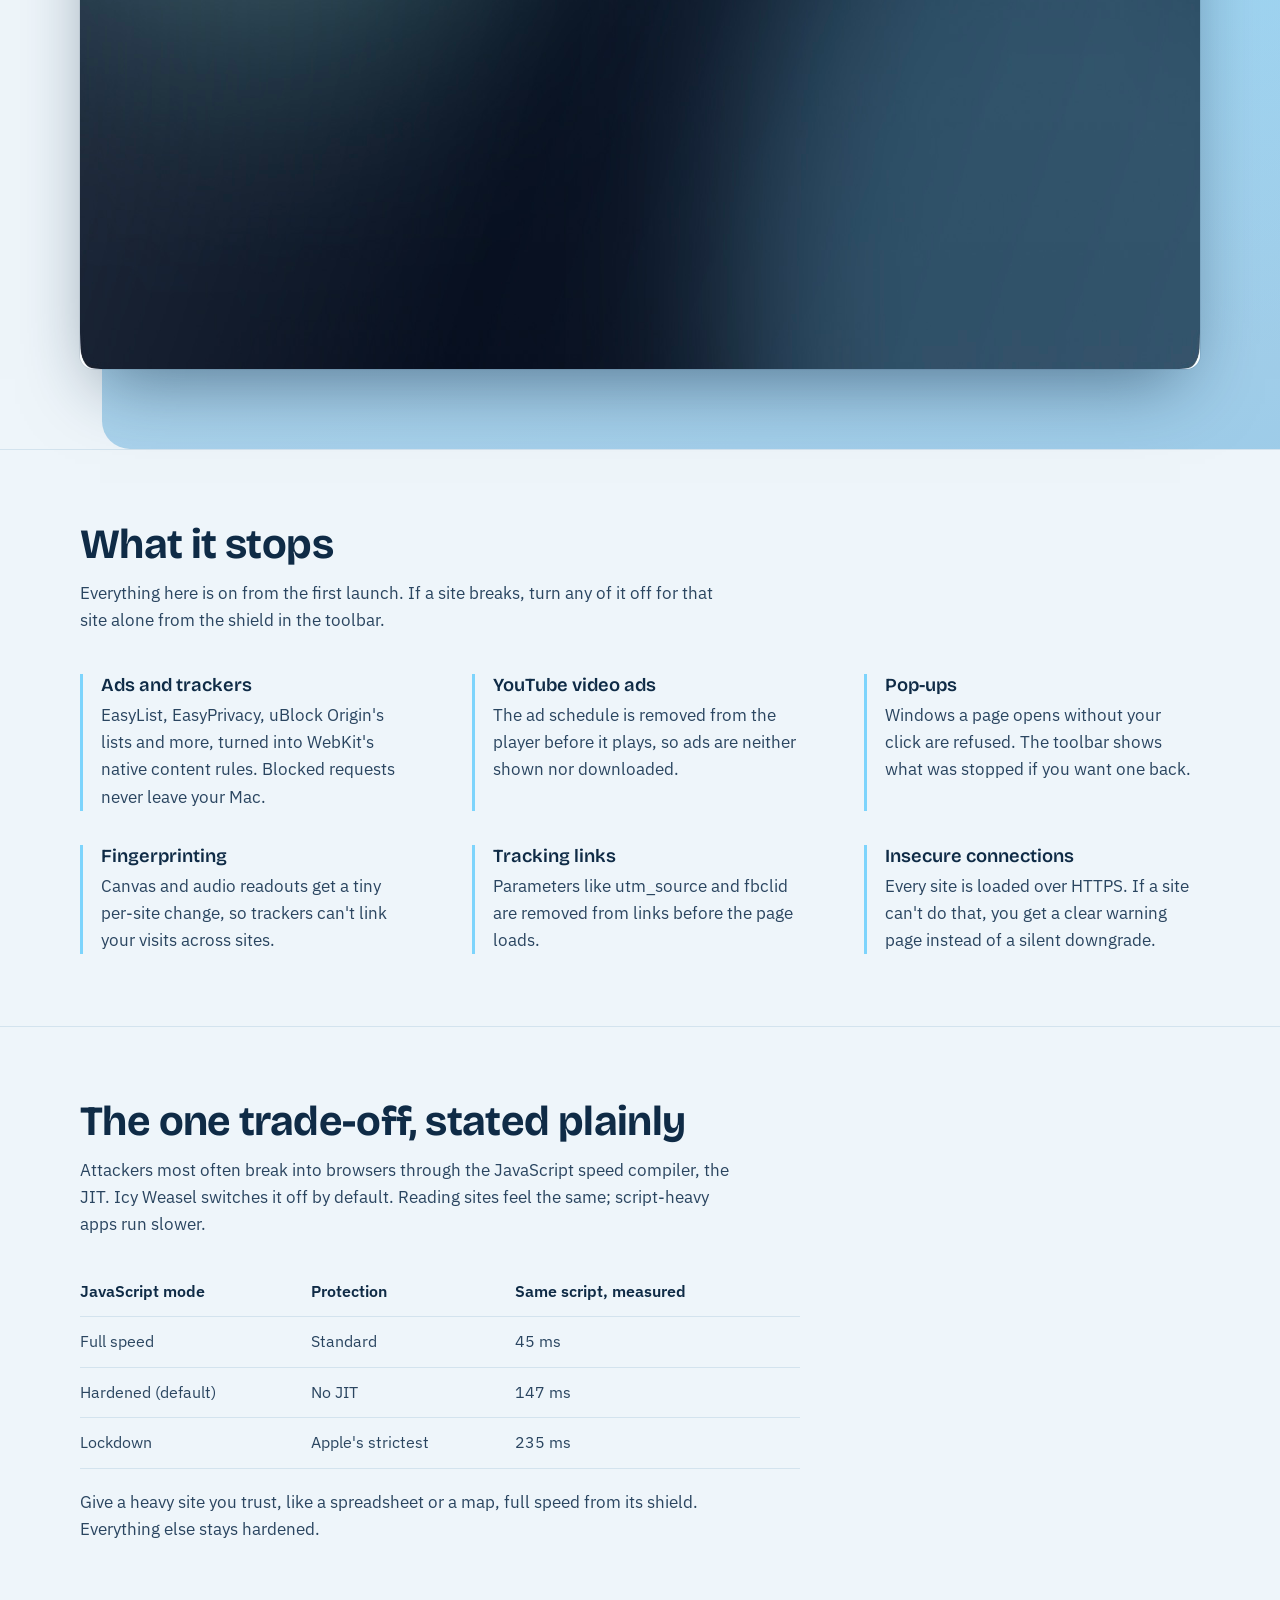
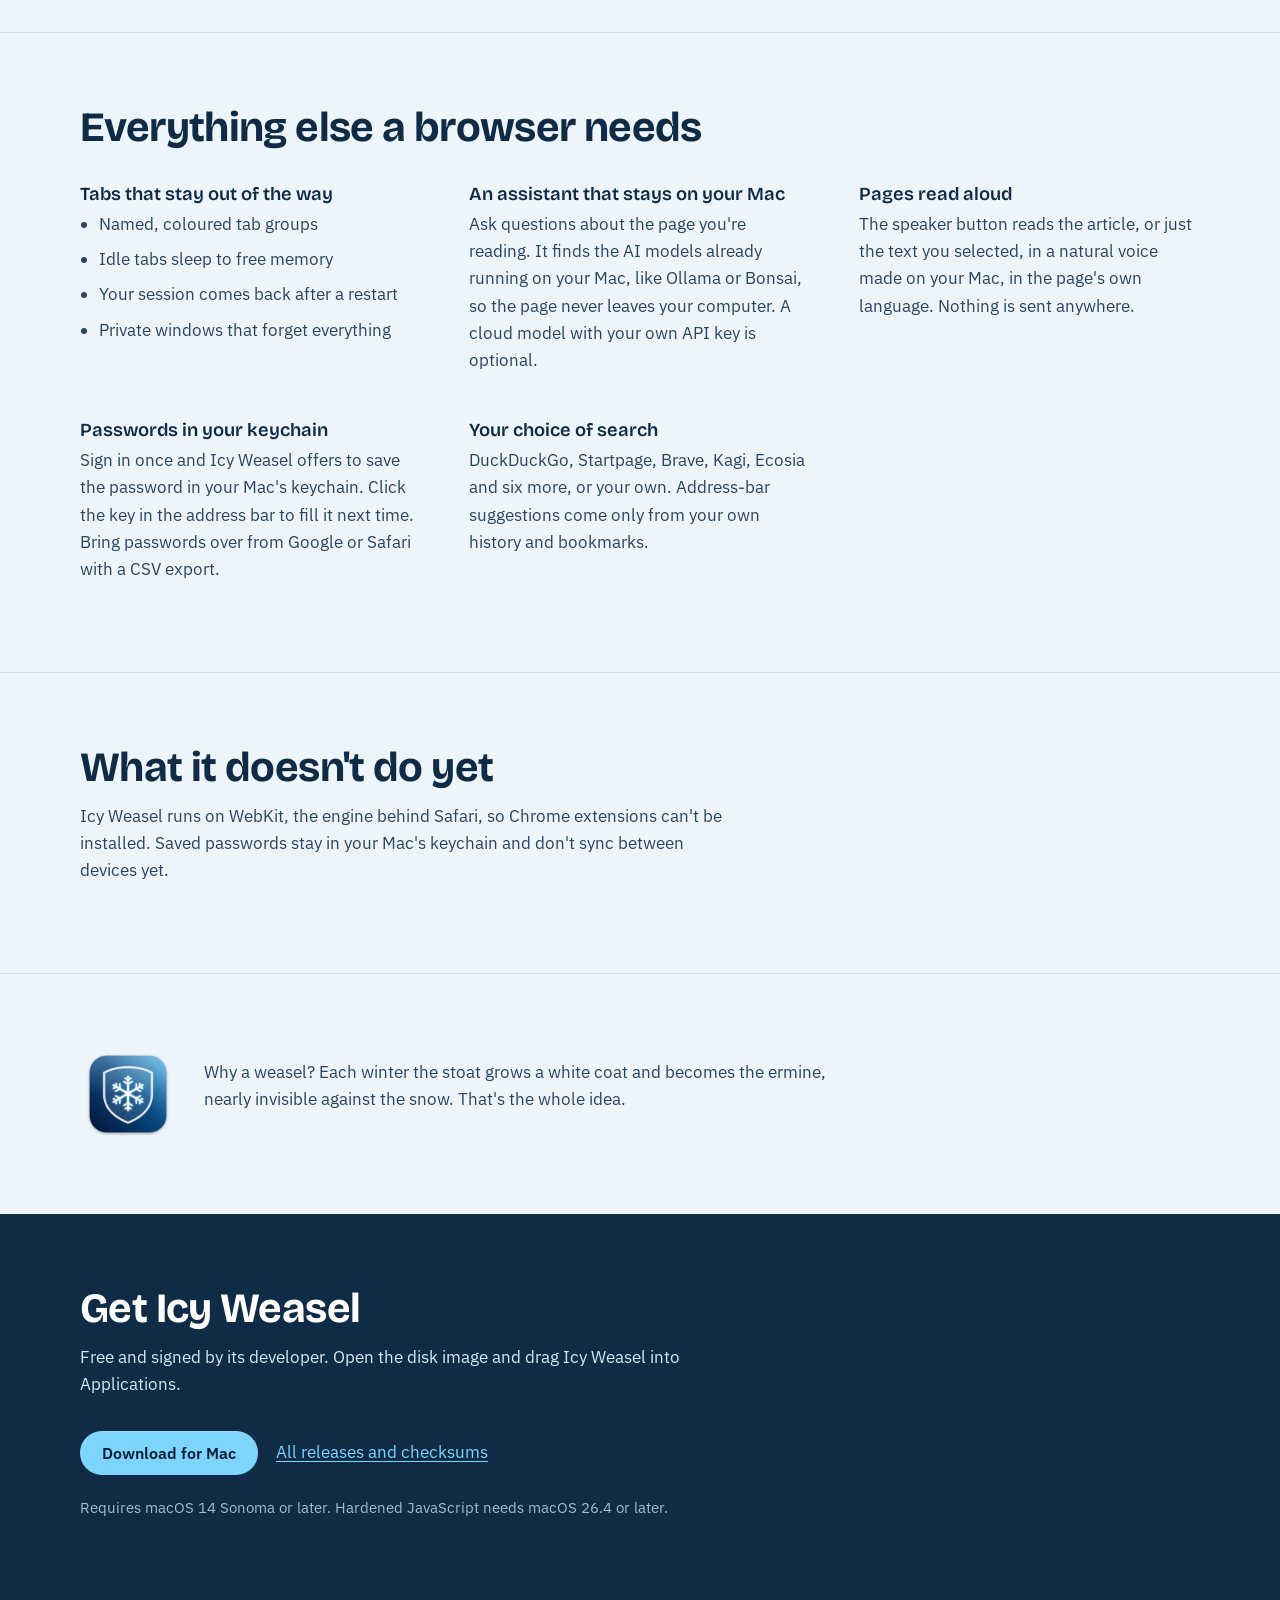
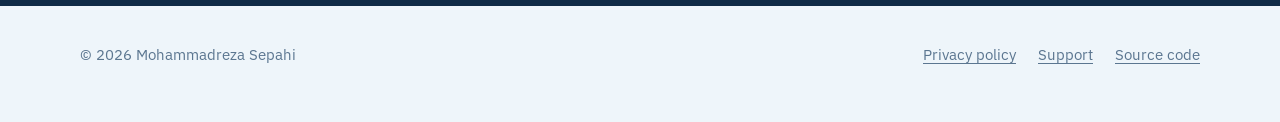
==== commit 2c4f90b4: "Website: Read Page Aloud, and how it handles text Co-Authored-By: Claude Opus 5.5 <noreply@anthropic" ====
--- a/site/index.html
+++ b/site/index.html
@@ -115,6 +115,10 @@
             <p>Ask questions about the page you're reading. It finds the AI models already running on your Mac, like Ollama or Bonsai, so the page never leaves your computer. A cloud model with your own API key is optional.</p>
           </div>
           <div>
+            <h3>Pages read aloud</h3>
+            <p>The speaker button reads the article, or just the text you selected, in a natural voice made on your Mac, in the page's own language. Nothing is sent anywhere.</p>
+          </div>
+          <div>
             <h3>Passwords in your keychain</h3>
             <p>Sign in once and Icy Weasel offers to save the password in your Mac's keychain. Click the key in the address bar to fill it next time. Bring passwords over from Google or Safari with a CSV export.</p>
           </div>
